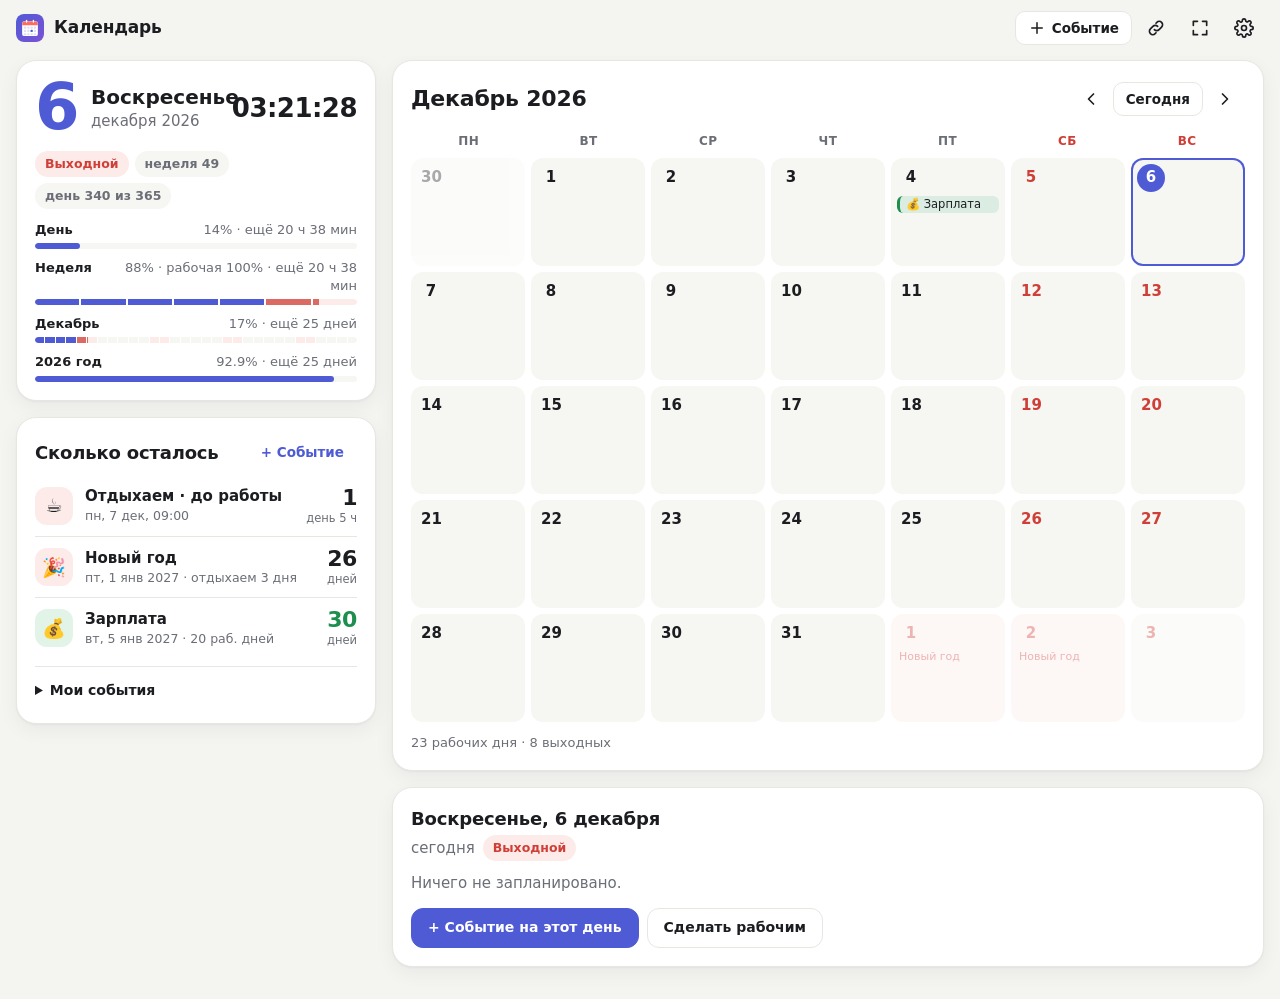
==== index.html @ 8f12f240 "Кнопка «На весь экран» и проверка обновлений Полноэкранный режим (кнопка в шапке и клавиша F, скрыта" ====
<!doctype html>
<html lang="ru">
<head>
  <meta charset="utf-8">
  <meta name="viewport" content="width=device-width, initial-scale=1, viewport-fit=cover">
  <title>Удобный календарь</title>
  <meta name="description" content="Сегодня, месяц и отсчёты до событий, выходных и зарплаты">
  <meta name="theme-color" content="#f4f4f1" media="(prefers-color-scheme: light)">
  <meta name="theme-color" content="#0f1115" media="(prefers-color-scheme: dark)">
  <meta name="apple-mobile-web-app-capable" content="yes">
  <meta name="mobile-web-app-capable" content="yes">
  <meta name="apple-mobile-web-app-title" content="Календарь">
  <meta name="apple-mobile-web-app-status-bar-style" content="default">
  <link rel="manifest" href="pwa.json">
  <link rel="icon" href="icons/icon.svg" type="image/svg+xml">
  <link rel="apple-touch-icon" href="icons/apple-touch-icon.png">
  <link rel="stylesheet" href="css/app.css">
  <script src="js/boot.js"></script>
  <script type="module" src="js/app.js"></script>
</head>
<body>
  <header class="topbar">
    <div class="brand">
      <img src="icons/icon.svg" alt="" width="28" height="28">
      <span>Календарь</span>
    </div>
    <div class="top-actions">
      <button class="btn small" id="installBtn" hidden>Установить</button>
      <button class="btn small" id="addBtn" title="Новое событие (N)">
        <svg viewBox="0 0 24 24" aria-hidden="true"><path d="M12 5v14M5 12h14"/></svg><span class="hide-xs">Событие</span>
      </button>
      <button class="icon-btn" id="shareBtn" title="Поделиться ссылкой" aria-label="Поделиться ссылкой">
        <svg viewBox="0 0 24 24" aria-hidden="true"><path d="M10 14a4 4 0 0 0 5.7 0l3-3a4 4 0 0 0-5.7-5.7l-1 1"/><path d="M14 10a4 4 0 0 0-5.7 0l-3 3a4 4 0 0 0 5.7 5.7l1-1"/></svg>
      </button>
      <button class="icon-btn" id="fsBtn" title="На весь экран (F)" aria-label="На весь экран" hidden>
        <svg class="fs-on" viewBox="0 0 24 24" aria-hidden="true"><path d="M4 9V4h5M20 9V4h-5M4 15v5h5M20 15v5h-5"/></svg>
        <svg class="fs-off" viewBox="0 0 24 24" aria-hidden="true" hidden><path d="M9 4v5H4M15 4v5h5M9 20v-5H4M15 20v-5h5"/></svg>
      </button>
      <button class="icon-btn" id="settingsBtn" title="Настройки" aria-label="Настройки">
        <svg viewBox="0 0 24 24" aria-hidden="true"><circle cx="12" cy="12" r="3"/><path d="M19.4 15a1.7 1.7 0 0 0 .3 1.8l.1.1a2 2 0 1 1-2.8 2.8l-.1-.1a1.7 1.7 0 0 0-1.8-.3 1.7 1.7 0 0 0-1 1.5V21a2 2 0 1 1-4 0v-.1a1.7 1.7 0 0 0-1.1-1.5 1.7 1.7 0 0 0-1.8.3l-.1.1a2 2 0 1 1-2.8-2.8l.1-.1a1.7 1.7 0 0 0 .3-1.8 1.7 1.7 0 0 0-1.5-1H3a2 2 0 1 1 0-4h.1a1.7 1.7 0 0 0 1.5-1.1 1.7 1.7 0 0 0-.3-1.8l-.1-.1a2 2 0 1 1 2.8-2.8l.1.1a1.7 1.7 0 0 0 1.8.3H9a1.7 1.7 0 0 0 1-1.5V3a2 2 0 1 1 4 0v.1a1.7 1.7 0 0 0 1 1.5 1.7 1.7 0 0 0 1.8-.3l.1-.1a2 2 0 1 1 2.8 2.8l-.1.1a1.7 1.7 0 0 0-.3 1.8V9a1.7 1.7 0 0 0 1.5 1H21a2 2 0 1 1 0 4h-.1a1.7 1.7 0 0 0-1.5 1z"/></svg>
      </button>
    </div>
  </header>

  <main class="layout">
    <div class="col-a">
      <section class="card today" id="today" aria-label="Сегодня"></section>
      <section class="card countdowns" aria-labelledby="cdTitle">
        <div class="card-head">
          <h2 id="cdTitle">Сколько осталось</h2>
          <button class="btn small ghost" data-act="new-event">+ Событие</button>
        </div>
        <ul class="cd-list" id="cdList"></ul>
        <details class="events-all" id="eventsAll">
          <summary>Мои события <span class="muted" id="evCount"></span></summary>
          <ul class="ev-list" id="evList"></ul>
        </details>
      </section>
    </div>

    <section class="card month" aria-labelledby="mTitle">
      <div class="month-head">
        <h2 id="mTitle"></h2>
        <div class="month-nav">
          <button class="icon-btn" data-act="prev" aria-label="Предыдущий месяц" title="Предыдущий месяц (←)">
            <svg viewBox="0 0 24 24" aria-hidden="true"><path d="M15 18l-6-6 6-6"/></svg>
          </button>
          <button class="btn small" data-act="today" title="Сегодня (T)">Сегодня</button>
          <button class="icon-btn" data-act="next" aria-label="Следующий месяц" title="Следующий месяц (→)">
            <svg viewBox="0 0 24 24" aria-hidden="true"><path d="M9 18l6-6-6-6"/></svg>
          </button>
        </div>
      </div>
      <div class="dow" id="dow"></div>
      <div class="grid" id="grid" role="grid"></div>
      <div class="month-foot muted" id="mStats"></div>
    </section>

    <section class="card day" id="day" aria-live="polite"></section>
  </main>

  <dialog class="sheet" id="evDlg">
    <form id="evForm" method="dialog" autocomplete="off">
      <h2 id="evDlgTitle">Новое событие</h2>
      <label class="fld"><span>Название</span><input name="title" required maxlength="120" placeholder="Например, отпуск"></label>
      <div class="row2">
        <label class="fld"><span>Дата</span><input type="date" name="date" required></label>
        <label class="fld"><span>Время <em>необязательно</em></span><input type="time" name="time"></label>
      </div>
      <label class="fld"><span>Повтор</span>
        <select name="repeat">
          <option value="none">Не повторять</option>
          <option value="yearly">Каждый год</option>
          <option value="monthly">Каждый месяц</option>
          <option value="weekly">Каждую неделю</option>
        </select>
      </label>
      <div class="fld"><span>Цвет и значок</span>
        <div class="colors-row"><div class="colors" id="evColors"></div><input class="emoji-in" name="emoji" maxlength="16" placeholder="🙂" aria-label="Значок (эмодзи)"></div>
      </div>
      <label class="chk"><input type="checkbox" name="countdown" checked> Показывать в «Сколько осталось»</label>
      <div class="dlg-actions">
        <button type="button" class="btn ghost danger" id="evDelete">Удалить</button>
        <span class="sp"></span>
        <button type="button" class="btn" data-close>Отмена</button>
        <button type="submit" class="btn primary">Сохранить</button>
      </div>
    </form>
  </dialog>

  <dialog class="sheet" id="setDlg">
    <div class="dlg-body" id="setBody"></div>
  </dialog>

  <dialog class="sheet" id="shareDlg">
    <div class="dlg-body">
      <h2>Перенести на другое устройство</h2>
      <p class="muted">Откройте эту ссылку на телефоне или другом компьютере — события и настройки применятся там. Можно отсканировать QR-код камерой.</p>
      <div class="qr" id="qr"></div>
      <div class="linkrow">
        <input id="shareLink" readonly aria-label="Ссылка">
        <button class="btn primary" id="copyLink">Копировать</button>
      </div>
      <p class="muted small" id="shareSize"></p>
      <div class="dlg-actions">
        <button class="btn" id="nativeShare" hidden>Отправить…</button>
        <span class="sp"></span>
        <button class="btn" data-close>Готово</button>
      </div>
    </div>
  </dialog>

  <dialog class="sheet" id="impDlg">
    <div class="dlg-body">
      <h2>Применить данные из ссылки?</h2>
      <p id="impSummary"></p>
      <p class="muted small"><b>Объединить</b> — добавит и обновит события из ссылки, ваши остальные останутся.<br><b>Заменить</b> — сделает всё точно как в ссылке.</p>
      <div class="dlg-actions">
        <button class="btn" data-close>Отмена</button>
        <span class="sp"></span>
        <button class="btn" id="impReplace">Заменить</button>
        <button class="btn primary" id="impMerge">Объединить</button>
      </div>
    </div>
  </dialog>

  <div class="update-bar" id="updateBar" role="status" hidden>
    <span id="updateText">Новая версия</span>
    <button class="btn small primary" id="updateBtn">Обновить</button>
    <button class="icon-btn" id="updateClose" aria-label="Позже" title="Позже">×</button>
  </div>

  <div class="toast" id="toast" role="status" aria-live="polite"></div>
</body>
</html>
---- css/app.css ----
:root {
  --bg: #f4f4f1;
  --card: #ffffff;
  --card2: #f6f6f3;
  --text: #1c1d21;
  --muted: #6b6e76;
  --line: #e7e7e2;
  --accent: #4f5bd5;
  --accent-ink: #ffffff;
  --accent-soft: #e9ebfc;
  --off: #cf3f37;
  --off-soft: #fcebe9;
  --pay: #1e8e4e;
  --pay-soft: #e2f4e8;
  --shadow: 0 1px 2px rgba(20, 20, 30, .04), 0 6px 20px rgba(20, 20, 30, .05);
  --r: 20px;
  --gap: 16px;
  color-scheme: light;
}

@media (prefers-color-scheme: dark) {
  :root:not([data-theme="light"]) {
    --bg: #0f1115;
    --card: #171a20;
    --card2: #1e2229;
    --text: #e9e9ec;
    --muted: #9a9ea8;
    --line: #272b34;
    --accent: #8d95ff;
    --accent-ink: #0f1115;
    --accent-soft: #262b52;
    --off: #ff7b71;
    --off-soft: #36201f;
    --pay: #52d18b;
    --pay-soft: #17311f;
    --shadow: none;
    color-scheme: dark;
  }
}

:root[data-theme="dark"] {
  --bg: #0f1115;
  --card: #171a20;
  --card2: #1e2229;
  --text: #e9e9ec;
  --muted: #9a9ea8;
  --line: #272b34;
  --accent: #8d95ff;
  --accent-ink: #0f1115;
  --accent-soft: #262b52;
  --off: #ff7b71;
  --off-soft: #36201f;
  --pay: #52d18b;
  --pay-soft: #17311f;
  --shadow: none;
  color-scheme: dark;
}

* { box-sizing: border-box; }
[hidden] { display: none !important; }

html { -webkit-text-size-adjust: 100%; }

body {
  margin: 0;
  background: var(--bg);
  color: var(--text);
  font: 15px/1.4 system-ui, -apple-system, "Segoe UI", Roboto, "Helvetica Neue", Arial, sans-serif;
  -webkit-font-smoothing: antialiased;
  padding-bottom: env(safe-area-inset-bottom);
  overflow-x: hidden;
}

h2, h3 { margin: 0; }
h2 { font-size: 18px; font-weight: 650; letter-spacing: -.01em; }
button, input, select { font: inherit; color: inherit; }
svg { width: 20px; height: 20px; fill: none; stroke: currentColor; stroke-width: 2; stroke-linecap: round; stroke-linejoin: round; }
.muted { color: var(--muted); }
.small { font-size: 13px; }

/* ---------- Buttons ---------- */

.btn {
  display: inline-flex; align-items: center; justify-content: center; gap: 6px;
  height: 40px; padding: 0 16px; border-radius: 12px;
  border: 1px solid var(--line); background: var(--card); color: var(--text);
  font-size: 14px; font-weight: 550; cursor: pointer; white-space: nowrap;
  -webkit-tap-highlight-color: transparent;
}
.btn:hover { background: var(--card2); }
.btn.small { height: 34px; padding: 0 12px; font-size: 13.5px; border-radius: 10px; }
.btn.primary { background: var(--accent); border-color: var(--accent); color: var(--accent-ink); }
.btn.primary:hover { filter: brightness(1.06); }
.btn.ghost { background: transparent; border-color: transparent; color: var(--accent); }
.btn.ghost:hover { background: var(--accent-soft); }
.btn.danger { color: var(--off); }
.btn.ghost.danger:hover { background: var(--off-soft); }
.btn svg { width: 18px; height: 18px; }

.icon-btn {
  display: inline-flex; align-items: center; justify-content: center;
  width: 40px; height: 40px; border-radius: 12px; border: 0;
  background: transparent; color: var(--text); cursor: pointer; font-size: 22px; line-height: 1;
  -webkit-tap-highlight-color: transparent;
}
.icon-btn:hover { background: var(--card2); }

:focus-visible { outline: 2px solid var(--accent); outline-offset: 2px; }

/* ---------- Top bar ---------- */

.topbar {
  position: sticky; top: 0; z-index: 10;
  display: flex; align-items: center; justify-content: space-between; gap: 8px;
  padding: calc(8px + env(safe-area-inset-top)) max(16px, env(safe-area-inset-right)) 8px max(16px, env(safe-area-inset-left));
  background: color-mix(in srgb, var(--bg) 85%, transparent);
  backdrop-filter: saturate(1.4) blur(14px);
  -webkit-backdrop-filter: saturate(1.4) blur(14px);
}
.brand { display: flex; align-items: center; gap: 10px; font-weight: 700; font-size: 17px; letter-spacing: -.01em; }
.brand img { border-radius: 8px; }
.top-actions { display: flex; align-items: center; gap: 4px; }

/* ---------- Layout ---------- */

.layout {
  max-width: 1720px; margin: 0 auto;
  padding: 4px max(16px, env(safe-area-inset-right)) 32px max(16px, env(safe-area-inset-left));
  display: grid; gap: var(--gap);
  grid-template-columns: minmax(0, 1fr);
}
.col-a { display: grid; gap: var(--gap); align-content: start; min-width: 0; }

@media (min-width: 900px) {
  .layout { grid-template-columns: 360px minmax(0, 1fr); align-items: start; }
  .col-a { grid-column: 1; grid-row: 1 / span 2; }
  .month { grid-column: 2; grid-row: 1; }
  .day { grid-column: 2; grid-row: 2; }
}
@media (min-width: 1400px) {
  .layout { grid-template-columns: 380px minmax(0, 1fr) 340px; }
  .col-a { grid-row: 1; }
  .day { grid-column: 3; grid-row: 1; position: sticky; top: 72px; }
}

.card {
  background: var(--card); border-radius: var(--r); padding: 18px;
  box-shadow: var(--shadow); border: 1px solid var(--line); min-width: 0;
}
.card-head { display: flex; align-items: center; justify-content: space-between; gap: 8px; margin-bottom: 6px; }

/* ---------- Today ---------- */

.today-head { display: flex; align-items: center; gap: 14px; }
.today-num { font-size: 64px; font-weight: 750; line-height: .9; letter-spacing: -.04em; color: var(--accent); font-variant-numeric: tabular-nums; }
.today-meta { flex: 1; min-width: 0; }
.today-wd { font-size: 20px; font-weight: 650; }
.today-date { color: var(--muted); font-size: 15px; }
.today-clock { font-size: 26px; font-weight: 600; font-variant-numeric: tabular-nums; letter-spacing: -.02em; }
.today-tags { display: flex; flex-wrap: wrap; gap: 6px; margin: 14px 0 4px; }

.chip {
  display: inline-flex; align-items: center; height: 26px; padding: 0 10px; border-radius: 999px;
  background: var(--card2); color: var(--muted); font-size: 12.5px; font-weight: 550; white-space: nowrap;
}
.chip-work { background: var(--accent-soft); color: var(--accent); }
.chip-off { background: var(--off-soft); color: var(--off); }

.bars { display: grid; gap: 10px; margin-top: 12px; }
.bar-top { display: flex; justify-content: space-between; gap: 8px; font-size: 13px; margin-bottom: 4px; }
.bar-l { font-weight: 600; }
.bar-r { color: var(--muted); font-variant-numeric: tabular-nums; text-align: right; }
.bar-track { height: 6px; border-radius: 3px; background: var(--card2); overflow: hidden; }
.bar-fill { height: 100%; border-radius: 3px; background: var(--accent); transition: width .6s; }
.bar[data-bar="work"] .bar-fill { background: var(--pay); }
.bar-track.seg { display: flex; gap: 2px; background: none; border-radius: 3px; }
.bar-track.seg i { flex: 1; min-width: 0; height: 100%; background: var(--card2); overflow: hidden; }
.bar-track.seg i:first-child { border-radius: 3px 0 0 3px; }
.bar-track.seg i:last-child { border-radius: 0 3px 3px 0; }
.bar-track.seg b { display: block; height: 100%; width: 0; background: var(--accent); transition: width .6s; }
.bar-track.seg i.off { background: var(--off-soft); }
.bar-track.seg i.off b { background: var(--off); opacity: .75; }
.bar[data-bar="month"] .bar-track.seg { gap: 1px; }

/* ---------- Countdowns ---------- */

.cd-list, .ev-list, .day-items { list-style: none; margin: 0; padding: 0; }
.cd + .cd { border-top: 1px solid var(--line); }
.cd-btn, .ev-btn {
  display: flex; align-items: center; gap: 12px; width: 100%;
  padding: 10px 6px; margin: 0 -6px; width: calc(100% + 12px);
  border: 0; background: transparent; text-align: left; cursor: pointer; border-radius: 12px;
  -webkit-tap-highlight-color: transparent;
}
.cd-btn:hover, .ev-btn:hover { background: var(--card2); }
.cd-ico {
  flex: none; width: 38px; height: 38px; border-radius: 12px;
  display: inline-flex; align-items: center; justify-content: center; font-size: 19px;
  background: var(--card2);
  background: color-mix(in srgb, var(--c, var(--muted)) 16%, transparent);
}
.cd-ico.dot::after { content: ""; width: 12px; height: 12px; border-radius: 50%; background: var(--c, var(--accent)); }
.cd-main { flex: 1; min-width: 0; display: flex; flex-direction: column; }
.cd-title { font-weight: 600; overflow: hidden; text-overflow: ellipsis; white-space: nowrap; }
.cd-sub { color: var(--muted); font-size: 12.5px; overflow: hidden; text-overflow: ellipsis; white-space: nowrap; }
.cd-val { flex: none; text-align: right; display: flex; flex-direction: column; align-items: flex-end; }
.cd-v { font-size: 22px; font-weight: 700; line-height: 1.1; font-variant-numeric: tabular-nums; letter-spacing: -.02em; }
.cd-u { color: var(--muted); font-size: 11.5px; white-space: nowrap; }
.cd.hot .cd-v { color: var(--accent); }
.k-payday .cd-v { color: var(--pay); }
.cd.k-payday .cd-ico { background: var(--pay-soft); }
.cd.k-holiday .cd-ico, .cd.k-weekend .cd-ico, .cd.k-rest .cd-ico { background: var(--off-soft); }
.cd.k-newyear .cd-ico, .cd.k-workday .cd-ico { background: var(--accent-soft); }
.empty { color: var(--muted); padding: 12px 0; font-size: 14px; }

.events-all { margin-top: 8px; border-top: 1px solid var(--line); padding-top: 10px; }
.events-all summary { cursor: pointer; font-weight: 600; font-size: 14px; padding: 4px 0; list-style-position: inside; }
.ev-list .past { opacity: .55; }

/* ---------- Month ---------- */

.month-head { display: flex; align-items: center; justify-content: space-between; gap: 8px; margin-bottom: 10px; }
.month-head h2 { font-size: 22px; }
.month-nav { display: flex; align-items: center; gap: 2px; }

.dow, .grid { display: grid; grid-template-columns: repeat(7, minmax(0, 1fr)); gap: 4px; }
.dow.with-wk, .grid.with-wk { grid-template-columns: 26px repeat(7, minmax(0, 1fr)); }
.dow { margin-bottom: 4px; }
.dow span { text-align: center; font-size: 12px; font-weight: 600; color: var(--muted); text-transform: uppercase; letter-spacing: .04em; padding: 4px 0; }
.dow .we { color: var(--off); }
.wk { display: flex; align-items: center; justify-content: center; font-size: 11px; color: var(--muted); font-variant-numeric: tabular-nums; }

.cell {
  position: relative; display: flex; flex-direction: column; align-items: center;
  height: 52px; padding: 6px 2px; border: 0; border-radius: 12px;
  background: var(--card2); cursor: pointer; text-align: left; overflow: hidden; min-width: 0;
  -webkit-tap-highlight-color: transparent;
}
.cell:hover { box-shadow: inset 0 0 0 1px var(--line); }
.c-num {
  display: inline-flex; align-items: center; justify-content: center;
  min-width: 28px; height: 28px; padding: 0 4px; border-radius: 999px;
  font-weight: 600; font-variant-numeric: tabular-nums; font-size: 15px;
}
.cell.off .c-num { color: var(--off); }
.cell.hol { background: var(--off-soft); }
.cell.workwk .c-num { color: var(--text); text-decoration: underline dotted var(--muted); text-underline-offset: 3px; }
.cell.out { opacity: .38; }
.cell.today .c-num { background: var(--accent); color: var(--accent-ink); }
.cell.sel { box-shadow: inset 0 0 0 2px var(--accent); }
.cell.ovr::after { content: ""; position: absolute; top: 6px; right: 6px; width: 5px; height: 5px; border-radius: 50%; background: var(--muted); }

.c-hol, .c-chips { display: none; }
.c-dots { display: flex; gap: 3px; margin-top: 3px; height: 8px; align-items: center; }
.c-dots i { width: 6px; height: 6px; border-radius: 50%; background: var(--c); }
.c-dots .dot-pay { width: auto; height: auto; background: none; color: var(--pay); font-style: normal; font-size: 10px; font-weight: 800; line-height: 1; }

.month-foot { margin-top: 12px; font-size: 13px; }

@media (min-width: 600px) {
  .cell { height: 76px; }
}

@media (min-width: 900px) {
  .grid { gap: 6px; }
  .cell { height: auto; min-height: 108px; align-items: stretch; padding: 6px; }
  .c-num { align-self: flex-start; }
  .c-dots { display: none; }
  .c-hol { display: block; font-size: 11px; line-height: 1.2; color: var(--off); margin: 2px 2px 0; overflow: hidden; display: -webkit-box; -webkit-line-clamp: 2; -webkit-box-orient: vertical; }
  .c-obs { color: var(--muted); }
  .c-chips { display: flex; flex-direction: column; gap: 2px; margin-top: 4px; min-width: 0; }
  .chip-ev {
    font-size: 11.5px; line-height: 1.35; padding: 1px 6px; border-radius: 6px;
    white-space: nowrap; overflow: hidden; text-overflow: ellipsis;
    background: var(--card);
    background: color-mix(in srgb, var(--c) 16%, var(--card));
    border-left: 3px solid var(--c);
  }
  .chip-ev b { font-weight: 650; font-variant-numeric: tabular-nums; }
  .chip-more { font-size: 11px; color: var(--muted); padding-left: 6px; }
}

@media (min-width: 1400px) {
  .cell { min-height: 124px; }
}

/* ---------- Day panel ---------- */

.day-head { margin-bottom: 12px; }
.day-rel { display: flex; align-items: center; flex-wrap: wrap; gap: 8px; color: var(--muted); margin-top: 4px; }
.day-items li { display: flex; align-items: center; gap: 12px; padding: 6px 0; }
.day-items li > .ev-btn { margin: -4px -6px; }
.edit-hint { color: var(--muted); font-size: 12px; }
.day-actions { display: flex; flex-wrap: wrap; gap: 8px; margin-top: 14px; }
.day p { margin: 8px 0; }

/* ---------- Dialogs ---------- */

dialog.sheet {
  border: 0; padding: 0; border-radius: 22px;
  width: min(540px, calc(100vw - 32px)); max-height: calc(100dvh - 32px);
  background: var(--card); color: var(--text);
  box-shadow: 0 20px 60px rgba(0, 0, 0, .25);
  overflow: auto; overscroll-behavior: contain;
}
dialog.sheet::backdrop { background: rgba(10, 12, 20, .45); }
dialog.sheet > form, .dlg-body { padding: 20px; display: grid; gap: 14px; }
dialog h2 { font-size: 20px; }
dialog h3 { font-size: 12.5px; text-transform: uppercase; letter-spacing: .06em; color: var(--muted); margin-top: 8px; }
dialog p { margin: 0; }
.dlg-title { display: flex; align-items: center; justify-content: space-between; }
.dlg-actions { display: flex; align-items: center; gap: 8px; flex-wrap: wrap; margin-top: 4px; }
.sp { flex: 1; }

@media (max-width: 599px) {
  dialog.sheet {
    width: 100%; max-width: 100%; margin: auto 0 0; border-radius: 22px 22px 0 0;
    max-height: calc(100dvh - 24px);
    padding-bottom: env(safe-area-inset-bottom);
  }
}

.fld { display: grid; gap: 6px; min-width: 0; }
.fld > span { font-size: 13px; color: var(--muted); font-weight: 550; }
.fld em { font-style: normal; opacity: .7; font-weight: 400; }
.fld input, .fld select, .in, .linkrow input {
  width: 100%; min-width: 0; height: 44px; padding: 0 12px;
  border: 1px solid var(--line); border-radius: 12px; background: var(--card2);
  font-size: 16px;
}
.fld input:focus, .fld select:focus, .in:focus, .linkrow input:focus { outline: 2px solid var(--accent); outline-offset: -1px; }
.row2 { display: grid; grid-template-columns: 1fr 1fr; gap: 12px; }
.chk { display: flex; align-items: center; gap: 10px; cursor: pointer; font-size: 15px; }
.chk input { width: 20px; height: 20px; accent-color: var(--accent); margin: 0; }
.chk-list { display: grid; gap: 10px; }

.colors-row { display: flex; align-items: center; gap: 12px; flex-wrap: wrap; }
.colors { display: flex; gap: 8px; flex-wrap: wrap; }
.sw input { position: absolute; opacity: 0; pointer-events: none; }
.sw span { display: block; width: 32px; height: 32px; border-radius: 50%; background: var(--c); cursor: pointer; box-shadow: inset 0 0 0 2px rgba(255, 255, 255, .0); }
.sw input:checked + span { box-shadow: 0 0 0 2px var(--card), 0 0 0 4px var(--c); }
.sw input:focus-visible + span { outline: 2px solid var(--accent); outline-offset: 4px; }
.emoji-in.emoji-in { width: 64px; text-align: center; font-size: 20px; height: 40px; border: 1px solid var(--line); border-radius: 12px; background: var(--card2); }

.pays { display: grid; gap: 8px; }
.pay-row { display: grid; grid-template-columns: minmax(0, 1fr) 92px minmax(0, 1fr) 40px; gap: 6px; align-items: center; }
.pay-day { display: flex; align-items: center; gap: 4px; font-size: 13px; color: var(--muted); }
.pay-day .in { padding: 0 6px; text-align: center; }
@media (max-width: 520px) {
  .pay-row { grid-template-columns: minmax(0, 1fr) 92px 40px; }
  .pay-row select { grid-column: 1 / 3; grid-row: 2; }
}

.linkrow { display: flex; gap: 8px; }
.linkrow input { flex: 1; font-size: 14px; }
.btn-row { display: flex; gap: 8px; flex-wrap: wrap; }
.file-btn { cursor: pointer; }
.ver { margin-top: 4px; }

.qr { display: flex; justify-content: center; }
.qr svg { width: min(260px, 70vw); height: auto; background: #fff; border-radius: 12px; fill: initial; stroke: none; }
.qr svg path { fill: #000; }

/* ---------- Update bar ---------- */

.update-bar {
  position: fixed; left: 50%; bottom: calc(16px + env(safe-area-inset-bottom)); z-index: 90;
  transform: translateX(-50%); width: max-content; max-width: calc(100vw - 32px);
  display: flex; align-items: center; gap: 10px;
  padding: 8px 6px 8px 16px; border-radius: 16px;
  background: var(--card); border: 1px solid var(--line);
  box-shadow: 0 10px 40px rgba(0, 0, 0, .18);
  font-size: 14px; font-weight: 550;
}
.update-bar > span { white-space: nowrap; }
.update-bar .icon-btn { width: 34px; height: 34px; font-size: 20px; color: var(--muted); }

/* ---------- Toast ---------- */

.toast {
  position: fixed; left: 50%; bottom: calc(24px + env(safe-area-inset-bottom)); z-index: 100;
  transform: translate(-50%, 20px); opacity: 0; pointer-events: none;
  background: var(--text); color: var(--bg); padding: 10px 16px; border-radius: 12px;
  font-size: 14px; font-weight: 550; transition: opacity .2s, transform .2s; max-width: calc(100vw - 32px);
}
.toast.show { opacity: 1; transform: translate(-50%, 0); }

@media (max-width: 420px) {
  .hide-xs { display: none; }
  .today-num { font-size: 54px; }
  .today-clock { font-size: 22px; }
  .card { padding: 16px; }
  .layout { gap: 12px; }
}

@media (prefers-reduced-motion: reduce) {
  * { transition: none !important; scroll-behavior: auto !important; }
}
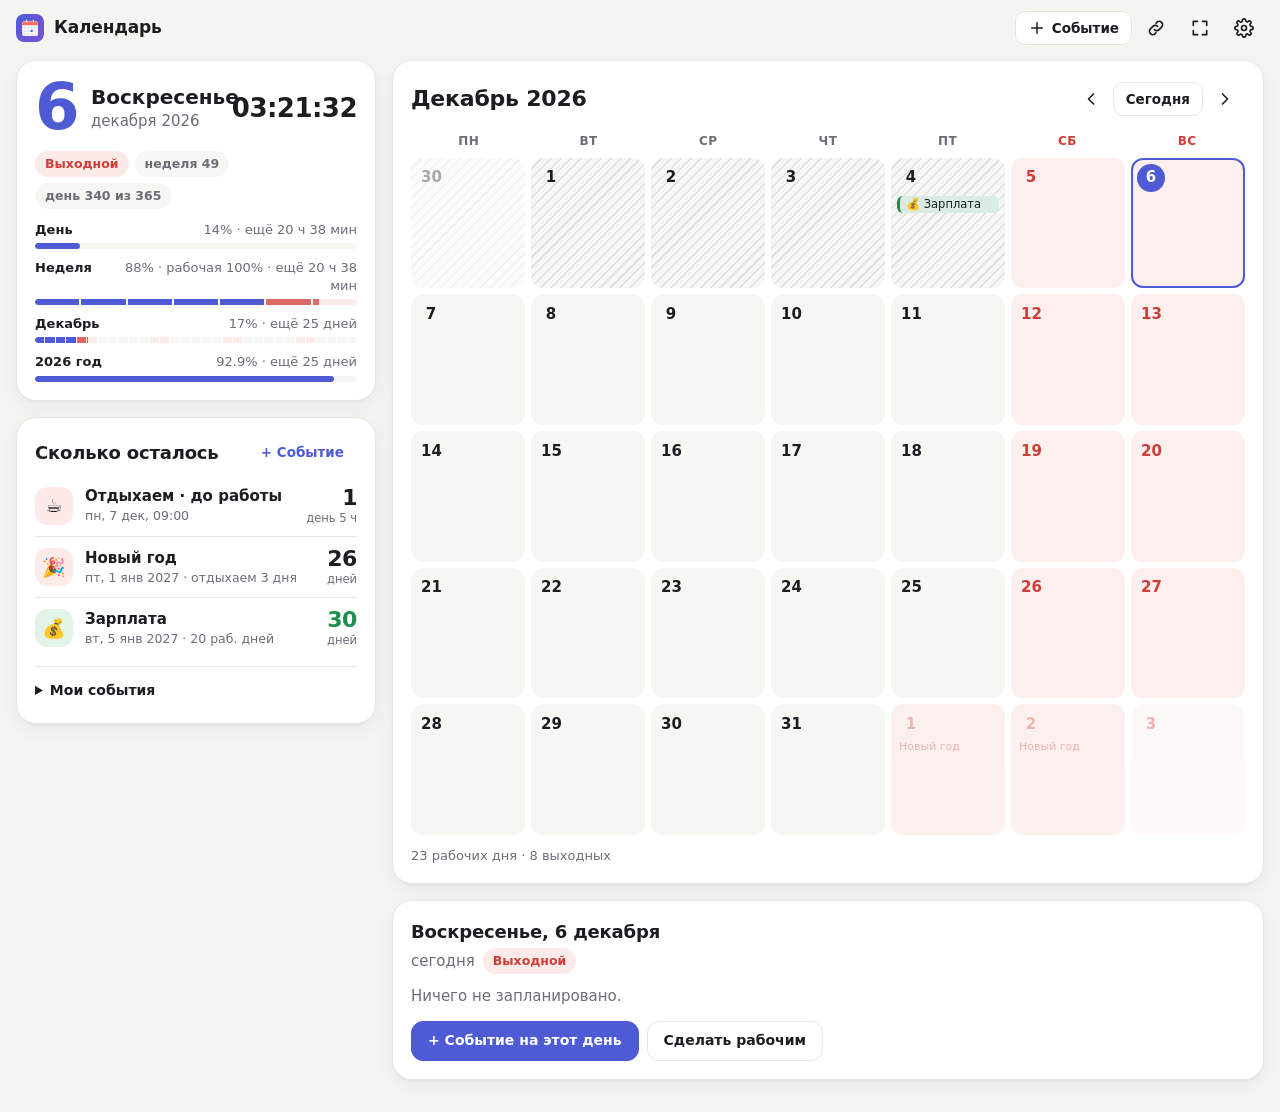
==== commit 890c3f12: "Выбор времени циферблатом, всегда 24 часа Вместо <input type=time> (показывает AM/PM в англоязычной " ====
--- a/index.html
+++ b/index.html
@@ -85,7 +85,7 @@
       <label class="fld"><span>Название</span><input name="title" required maxlength="120" placeholder="Например, отпуск"></label>
       <div class="row2">
         <label class="fld"><span>Дата</span><input type="date" name="date" required></label>
-        <label class="fld"><span>Время <em>необязательно</em></span><input type="time" name="time"></label>
+        <label class="fld"><span>Время <em>необязательно</em></span><input type="hidden" name="time"><button type="button" class="time-field" id="evTimeBtn"></button></label>
       </div>
       <label class="fld"><span>Повтор</span>
         <select name="repeat">
--- a/css/app.css
+++ b/css/app.css
@@ -10,6 +10,9 @@
   --accent-soft: #e9ebfc;
   --off: #cf3f37;
   --off-soft: #fcebe9;
+  --we-bg: #fcefed;
+  --hatch: rgba(40, 40, 70, .10);
+  --hol-bg: #f9d9d4;
   --pay: #1e8e4e;
   --pay-soft: #e2f4e8;
   --shadow: 0 1px 2px rgba(20, 20, 30, .04), 0 6px 20px rgba(20, 20, 30, .05);
@@ -31,6 +34,9 @@
     --accent-soft: #262b52;
     --off: #ff7b71;
     --off-soft: #36201f;
+    --we-bg: #2a1e20;
+    --hatch: rgba(255, 255, 255, .07);
+    --hol-bg: #432427;
     --pay: #52d18b;
     --pay-soft: #17311f;
     --shadow: none;
@@ -50,6 +56,9 @@
   --accent-soft: #262b52;
   --off: #ff7b71;
   --off-soft: #36201f;
+  --we-bg: #2a1e20;
+  --hatch: rgba(255, 255, 255, .07);
+  --hol-bg: #432427;
   --pay: #52d18b;
   --pay-soft: #17311f;
   --shadow: none;
@@ -140,7 +149,7 @@
 @media (min-width: 1400px) {
   .layout { grid-template-columns: 380px minmax(0, 1fr) 340px; }
   .col-a { grid-row: 1; }
-  .day { grid-column: 3; grid-row: 1; position: sticky; top: 72px; }
+  .day { grid-column: 3; grid-row: 1; position: sticky; top: calc(60px + env(safe-area-inset-top)); }
 }
 
 .card {
@@ -150,6 +159,27 @@
 .card-head { display: flex; align-items: center; justify-content: space-between; gap: 8px; margin-bottom: 6px; }
 
 /* ---------- Today ---------- */
+
+.today { position: relative; overflow: hidden; isolation: isolate; }
+.today > :not(.aclock) { position: relative; z-index: 1; }
+
+/* Analog clock: a translucent layer under the card content */
+.aclock {
+  position: absolute; z-index: 0; top: 50%; left: 50%;
+  height: 96%; width: auto; aspect-ratio: 1;
+  transform: translate(-50%, -50%);
+  pointer-events: none; overflow: visible;
+  --ac-ink: var(--text);
+}
+.aclock .face { fill: var(--accent); fill-opacity: .035; stroke: var(--ac-ink); stroke-opacity: .10; stroke-width: 1.5; }
+.aclock .ticks line { stroke: var(--ac-ink); stroke-linecap: round; }
+.aclock .ticks .m { stroke-width: 1; stroke-opacity: .10; }
+.aclock .ticks .h { stroke-width: 3; stroke-opacity: .18; }
+.aclock line[class^="hand"] { stroke-linecap: round; }
+.aclock .hand-h { stroke: var(--accent); stroke-width: 7; stroke-opacity: .22; }
+.aclock .hand-m { stroke: var(--accent); stroke-width: 4.5; stroke-opacity: .22; }
+.aclock .hand-s { stroke: var(--off); stroke-width: 1.6; stroke-opacity: .45; }
+.aclock .pin { fill: var(--off); fill-opacity: .5; stroke: none; }
 
 .today-head { display: flex; align-items: center; gap: 14px; }
 .today-num { font-size: 64px; font-weight: 750; line-height: .9; letter-spacing: -.04em; color: var(--accent); font-variant-numeric: tabular-nums; }
@@ -243,11 +273,25 @@
   font-weight: 600; font-variant-numeric: tabular-nums; font-size: 15px;
 }
 .cell.off .c-num { color: var(--off); }
-.cell.hol { background: var(--off-soft); }
+.cell.off { background: var(--we-bg); }
+.cell.hol { background: var(--hol-bg); }
 .cell.workwk .c-num { color: var(--text); text-decoration: underline dotted var(--muted); text-underline-offset: 3px; }
 .cell.out { opacity: .38; }
 .cell.today .c-num { background: var(--accent); color: var(--accent-ink); }
 .cell.sel { box-shadow: inset 0 0 0 2px var(--accent); }
+
+/* Working time already behind: past workdays hatched fully, today up to "now" */
+.cell > * { position: relative; z-index: 1; }
+.cell::before {
+  content: ""; position: absolute; top: 0; bottom: 0; left: 0; width: 0; z-index: 0;
+  pointer-events: none;
+  background: repeating-linear-gradient(135deg, var(--hatch) 0 1.5px, transparent 1.5px 7px);
+}
+.cell.past::before, .cell.wdone::before { width: 100%; }
+.cell.wnow:not(.wdone)::before {
+  width: calc(var(--wp, 0) * 100%);
+  box-shadow: inset -2px 0 0 color-mix(in srgb, var(--accent) 45%, transparent);
+}
 .cell.ovr::after { content: ""; position: absolute; top: 6px; right: 6px; width: 5px; height: 5px; border-radius: 50%; background: var(--muted); }
 
 .c-hol, .c-chips { display: none; }
@@ -262,8 +306,16 @@
 }
 
 @media (min-width: 900px) {
-  .grid { gap: 6px; }
-  .cell { height: auto; min-height: 108px; align-items: stretch; padding: 6px; }
+  /* The month fits the window: week rows share the height that is left (top bar 56px,
+     4px above the cards, 16px below), never smaller than a usable minimum. */
+  .month {
+    display: flex; flex-direction: column;
+    height: calc(100vh - 76px - env(safe-area-inset-top));
+    height: calc(100dvh - 76px - env(safe-area-inset-top));
+    min-height: 520px;
+  }
+  .grid { flex: 1 1 0; min-height: 0; grid-auto-rows: minmax(0, 1fr); gap: 6px; }
+  .cell { height: auto; min-height: 0; align-items: stretch; padding: 6px; }
   .c-num { align-self: flex-start; }
   .c-dots { display: none; }
   .c-hol { display: block; font-size: 11px; line-height: 1.2; color: var(--off); margin: 2px 2px 0; overflow: hidden; display: -webkit-box; -webkit-line-clamp: 2; -webkit-box-orient: vertical; }
@@ -281,7 +333,8 @@
 }
 
 @media (min-width: 1400px) {
-  .cell { min-height: 124px; }
+  /* three columns: the month stays in view while the left column scrolls */
+  .month { position: sticky; top: calc(60px + env(safe-area-inset-top)); }
 }
 
 /* ---------- Day panel ---------- */
@@ -340,6 +393,38 @@
 .sw span { display: block; width: 32px; height: 32px; border-radius: 50%; background: var(--c); cursor: pointer; box-shadow: inset 0 0 0 2px rgba(255, 255, 255, .0); }
 .sw input:checked + span { box-shadow: 0 0 0 2px var(--card), 0 0 0 4px var(--c); }
 .sw input:focus-visible + span { outline: 2px solid var(--accent); outline-offset: 4px; }
+/* Time field (opens the 24h clock picker) */
+.time-field {
+  width: 100%; height: 44px; padding: 0 12px; text-align: left; cursor: pointer;
+  border: 1px solid var(--line); border-radius: 12px; background: var(--card2);
+  font-size: 16px; font-variant-numeric: tabular-nums;
+}
+.time-field.empty { color: var(--muted); }
+.time-field:focus-visible { outline: 2px solid var(--accent); outline-offset: -1px; }
+
+/* Clock-face time picker */
+dialog.tp-dlg { width: min(340px, calc(100vw - 32px)); }
+@media (max-width: 599px) { dialog.tp-dlg { width: 100%; } }
+.tp { justify-items: center; }
+.tp-title { justify-self: start; font-size: 16px; color: var(--muted); font-weight: 600; }
+.tp-display { display: flex; align-items: center; gap: 4px; }
+.tp-num {
+  width: 84px; height: 64px; border: 0; border-radius: 14px; text-align: center;
+  font-size: 40px; font-weight: 650; font-variant-numeric: tabular-nums;
+  background: var(--card2); color: var(--text); caret-color: var(--accent);
+}
+.tp-num.on { background: var(--accent-soft); color: var(--accent); }
+.tp-num:focus { outline: none; }
+.tp-colon { font-size: 40px; font-weight: 650; }
+.tp-dial { width: min(260px, 72vw); height: auto; touch-action: none; user-select: none; -webkit-user-select: none; cursor: pointer; fill: none; stroke: none; }
+.tp-face { fill: var(--card2); }
+.tp-hand { stroke: var(--accent); stroke-width: 2; }
+.tp-pin, .tp-sel { fill: var(--accent); }
+.tp-l { fill: var(--text); font-size: 16px; font-weight: 550; text-anchor: middle; dominant-baseline: central; pointer-events: none; }
+.tp-l.in { font-size: 13px; fill: var(--muted); }
+.tp-l.on { fill: var(--accent-ink); }
+.tp .dlg-actions { justify-self: stretch; }
+
 .emoji-in.emoji-in { width: 64px; text-align: center; font-size: 20px; height: 40px; border: 1px solid var(--line); border-radius: 12px; background: var(--card2); }
 
 .pays { display: grid; gap: 8px; }
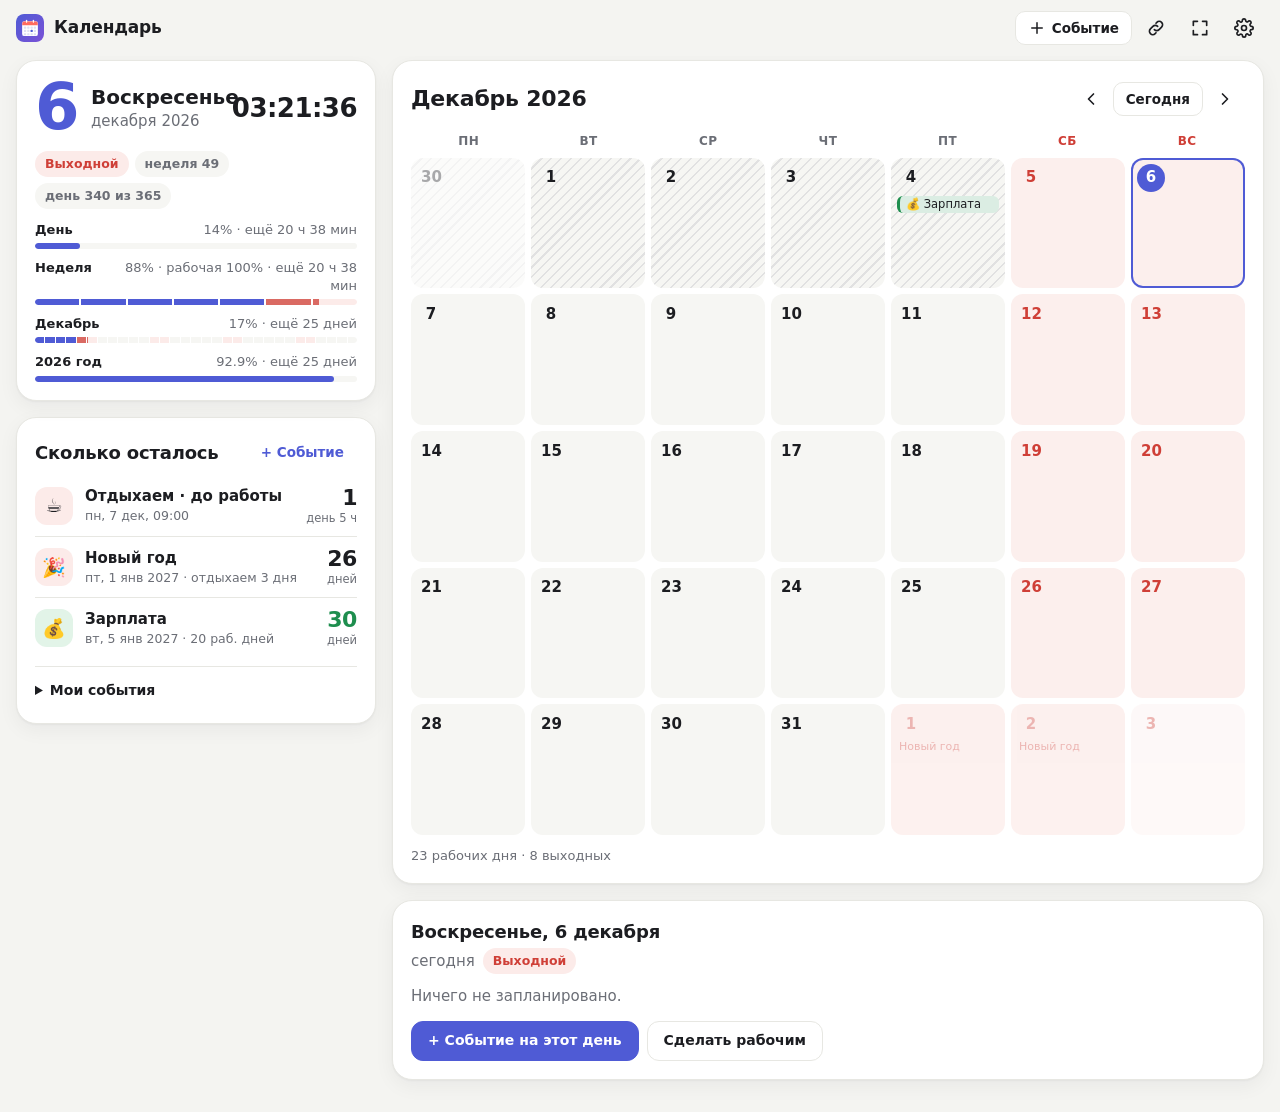
==== commit 3cdca9de: "Синхронизация между устройствами через зашифрованный файл в GitHub События и настройки шифруются в б" ====
--- a/index.html
+++ b/index.html
@@ -114,8 +114,8 @@
 
   <dialog class="sheet" id="shareDlg">
     <div class="dlg-body">
-      <h2>Перенести на другое устройство</h2>
-      <p class="muted">Откройте эту ссылку на телефоне или другом компьютере — события и настройки применятся там. Можно отсканировать QR-код камерой.</p>
+      <h2 id="shareTitle">Перенести на другое устройство</h2>
+      <p class="muted" id="shareDesc">Откройте эту ссылку на телефоне или другом компьютере — события и настройки применятся там. Можно отсканировать QR-код камерой.</p>
       <div class="qr" id="qr"></div>
       <div class="linkrow">
         <input id="shareLink" readonly aria-label="Ссылка">
--- a/css/app.css
+++ b/css/app.css
@@ -113,6 +113,17 @@
   -webkit-tap-highlight-color: transparent;
 }
 .icon-btn:hover { background: var(--card2); }
+.icon-btn.warn { position: relative; }
+.icon-btn.warn::after {
+  content: ""; position: absolute; top: 7px; right: 7px; width: 8px; height: 8px; border-radius: 50%;
+  background: var(--off); box-shadow: 0 0 0 2px var(--bg);
+}
+
+/* Sync section in settings */
+.sync-status { margin: 0; color: var(--pay); font-weight: 550; }
+.sync-status.err { color: var(--off); }
+.sync-setup summary { cursor: pointer; font-weight: 600; font-size: 14px; padding: 4px 0; }
+.sync-form { display: grid; gap: 12px; margin-top: 10px; }
 
 :focus-visible { outline: 2px solid var(--accent); outline-offset: 2px; }
 
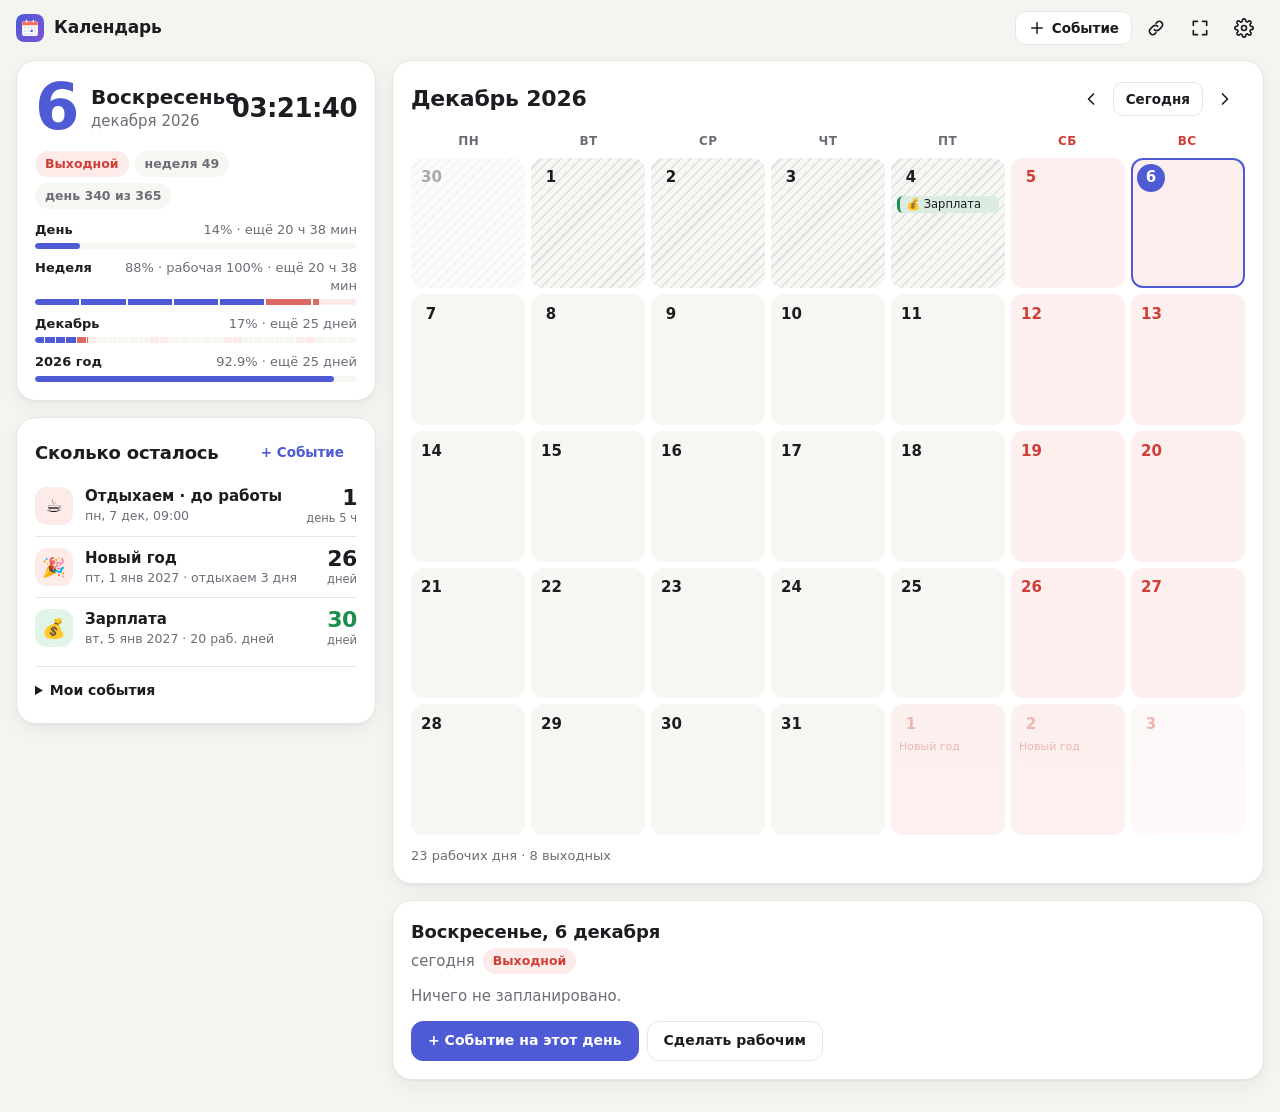
==== commit aea0e014: "Большие аналоговые часы под панелью дня на широком экране Co-Authored-By: Claude Opus 5.5 <noreply@a" ====
--- a/index.html
+++ b/index.html
@@ -76,7 +76,10 @@
       <div class="month-foot muted" id="mStats"></div>
     </section>
 
-    <section class="card day" id="day" aria-live="polite"></section>
+    <div class="col-c">
+      <section class="card day" id="day" aria-live="polite"></section>
+      <section class="card bclock" id="bclock" aria-hidden="true"></section>
+    </div>
   </main>
 
   <dialog class="sheet" id="evDlg">
--- a/css/app.css
+++ b/css/app.css
@@ -155,13 +155,59 @@
   .layout { grid-template-columns: 360px minmax(0, 1fr); align-items: start; }
   .col-a { grid-column: 1; grid-row: 1 / span 2; }
   .month { grid-column: 2; grid-row: 1; }
-  .day { grid-column: 2; grid-row: 2; }
-}
+  .col-c { grid-column: 2; grid-row: 2; }
+}
+.col-c { display: grid; gap: var(--gap); min-width: 0; }
+.bclock { display: none; }
 @media (min-width: 1400px) {
   .layout { grid-template-columns: 380px minmax(0, 1fr) 340px; }
   .col-a { grid-row: 1; }
-  .day { grid-column: 3; grid-row: 1; position: sticky; top: calc(60px + env(safe-area-inset-top)); }
-}
+  /* the day panel and the big clock share the column; the clock takes what is left of the screen */
+  .col-c {
+    grid-column: 3; grid-row: 1; position: sticky; top: calc(60px + env(safe-area-inset-top));
+    display: flex; flex-direction: column;
+    height: calc(100vh - 76px - env(safe-area-inset-top));
+    height: calc(100dvh - 76px - env(safe-area-inset-top));
+  }
+  .col-c .day { flex: 0 1 auto; min-height: 0; overflow: auto; }
+  .bclock:not(:empty) { display: flex; }
+}
+
+/* ---------- Big analog clock ---------- */
+
+.bclock {
+  flex: 1 1 0; min-height: 0; flex-direction: column; align-items: center; justify-content: center;
+  gap: 10px; padding: 14px;
+}
+.bclock.tiny { visibility: hidden; }
+.bc-svg { flex: none; width: var(--bc-size, 0px); height: var(--bc-size, 0px); overflow: visible; }
+.bc-cap { color: var(--muted); font-size: 14px; text-align: center; flex: none; }
+.bc-g0 { stop-color: var(--card); }
+.bc-g1 { stop-color: var(--card2); }
+.bc-face { fill: url(#bcGrad); stroke: var(--line); stroke-width: 1.5; }
+#bcArc path { fill: none; stroke-width: 5; stroke-linecap: round; }
+#bcArc .bc-track { stroke: var(--accent); stroke-opacity: .18; }
+#bcArc .bc-done { stroke: var(--accent); }
+#bcArc.off .bc-track { stroke: var(--off); stroke-opacity: .22; }
+.bc-ticks line { stroke: var(--text); stroke-linecap: round; }
+.bc-ticks .m { stroke-width: .9; stroke-opacity: .25; }
+.bc-ticks .h { stroke-width: 2.2; stroke-opacity: .55; }
+.bc-ticks .q { stroke-width: 3.4; stroke-opacity: .8; }
+.bclock text { stroke: none; text-anchor: middle; dominant-baseline: central; font-variant-numeric: tabular-nums; }
+.bc-nums text { fill: var(--muted); font-size: 12px; font-weight: 600; }
+.bc-nums .big { fill: var(--text); font-size: 17px; font-weight: 700; }
+.bc-month { fill: var(--muted); font-size: 7px; font-weight: 600; letter-spacing: .18em; }
+.bc-digital { fill: var(--muted); font-size: 11px; font-weight: 600; letter-spacing: .04em; }
+.bc-date rect { fill: var(--card); stroke: var(--line); stroke-width: 1; }
+.bc-date text { fill: var(--accent); font-size: 8.5px; font-weight: 700; }
+#bcDots circle { fill: var(--c, var(--accent)); stroke: var(--card); stroke-width: 2; }
+.bc-hands { filter: drop-shadow(0 1.5px 1.5px rgba(0, 0, 0, .22)); }
+.bc-h { fill: var(--accent); stroke: none; }
+.bc-m { fill: var(--text); stroke: none; }
+.bc-s line { stroke: var(--off); stroke-width: 1.3; stroke-linecap: round; }
+.bc-s circle { fill: var(--off); stroke: none; }
+.bc-pin { fill: var(--off); stroke: none; }
+.bc-pin2 { fill: var(--card); stroke: none; }
 
 .card {
   background: var(--card); border-radius: var(--r); padding: 18px;
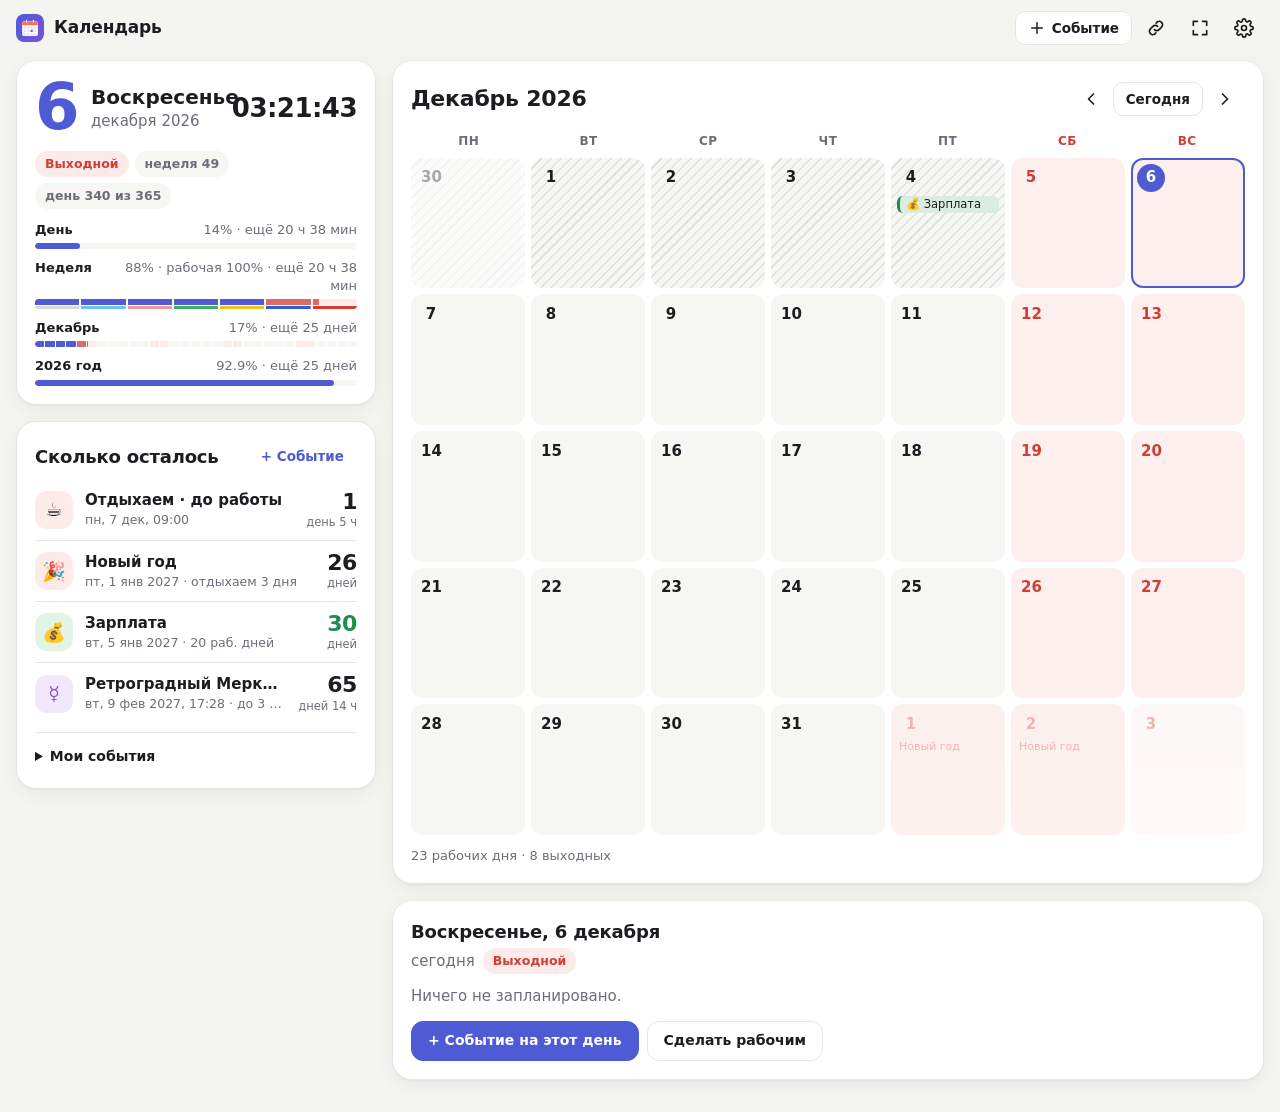
==== commit 28bb2636: "Телефон: месяц сразу под «Сегодня», плитки ближайших отсчётов, компактная шапка; правки по ревью - о" ====
--- a/index.html
+++ b/index.html
@@ -25,7 +25,9 @@
       <span>Календарь</span>
     </div>
     <div class="top-actions">
-      <button class="btn small" id="installBtn" hidden>Установить</button>
+      <button class="btn small" id="installBtn" title="Установить приложение" aria-label="Установить приложение" hidden>
+        <svg viewBox="0 0 24 24" aria-hidden="true"><path d="M12 4v11M7 10l5 5 5-5M5 20h14"/></svg><span class="hide-phone">Установить</span>
+      </button>
       <button class="btn small" id="addBtn" title="Новое событие (N)">
         <svg viewBox="0 0 24 24" aria-hidden="true"><path d="M12 5v14M5 12h14"/></svg><span class="hide-xs">Событие</span>
       </button>
@@ -51,6 +53,7 @@
           <button class="btn small ghost" data-act="new-event">+ Событие</button>
         </div>
         <ul class="cd-list" id="cdList"></ul>
+        <button class="btn small ghost cd-more" data-act="cd-more" id="cdMore" hidden></button>
         <details class="events-all" id="eventsAll">
           <summary>Мои события <span class="muted" id="evCount"></span></summary>
           <ul class="ev-list" id="evList"></ul>
@@ -78,7 +81,7 @@
 
     <div class="col-c">
       <section class="card day" id="day" aria-live="polite"></section>
-      <section class="card bclock" id="bclock" aria-hidden="true"></section>
+      <section class="card bclock" id="bclock" aria-label="Часы"></section>
     </div>
   </main>
 
--- a/css/app.css
+++ b/css/app.css
@@ -179,9 +179,23 @@
   flex: 1 1 0; min-height: 0; flex-direction: column; align-items: center; justify-content: center;
   gap: 10px; padding: 14px;
 }
+.bclock { position: relative; }
 .bclock.tiny { visibility: hidden; }
+.bc-mode {
+  position: absolute; top: 12px; right: 12px; display: flex; padding: 2px; gap: 2px;
+  border: 1px solid var(--line); border-radius: 999px; background: var(--card2);
+  font: inherit; font-size: 12px; font-weight: 650; color: var(--muted); cursor: pointer;
+}
+.bc-mode span { padding: 3px 8px; border-radius: 999px; font-variant-numeric: tabular-nums; }
+.bc-mode span.on { background: var(--card); color: var(--accent); box-shadow: 0 1px 2px rgba(0, 0, 0, .12); }
+.bc-mode:focus-visible { outline: 2px solid var(--accent); outline-offset: 2px; }
 .bc-svg { flex: none; width: var(--bc-size, 0px); height: var(--bc-size, 0px); overflow: visible; }
 .bc-cap { color: var(--muted); font-size: 14px; text-align: center; flex: none; }
+.bc-sun { color: var(--muted); font-size: 12.5px; text-align: center; flex: none; margin-top: -6px; font-variant-numeric: tabular-nums; }
+#bcSky path { fill: none; stroke-width: 13; stroke-linecap: butt; }
+#bcSky .sky-day { stroke: var(--sky-day); }
+#bcSky .sky-twilight { stroke: var(--sky-tw); }
+#bcSky .sky-night { stroke: var(--sky-night); }
 .bc-g0 { stop-color: var(--card); }
 .bc-g1 { stop-color: var(--card2); }
 .bc-face { fill: url(#bcGrad); stroke: var(--line); stroke-width: 1.5; }
@@ -196,11 +210,15 @@
 .bclock text { stroke: none; text-anchor: middle; dominant-baseline: central; font-variant-numeric: tabular-nums; }
 .bc-nums text { fill: var(--muted); font-size: 12px; font-weight: 600; }
 .bc-nums .big { fill: var(--text); font-size: 17px; font-weight: 700; }
+.d24 .bc-nums text { font-size: 10.5px; fill: var(--text); }
+.d24 .bc-nums .odd { font-size: 8px; fill: var(--muted); font-weight: 500; }
+.d24 .bc-nums .big { font-size: 15px; }
 .bc-month { fill: var(--muted); font-size: 7px; font-weight: 600; letter-spacing: .18em; }
 .bc-digital { fill: var(--muted); font-size: 11px; font-weight: 600; letter-spacing: .04em; }
 .bc-date rect { fill: var(--card); stroke: var(--line); stroke-width: 1; }
 .bc-date text { fill: var(--accent); font-size: 8.5px; font-weight: 700; }
 #bcDots circle { fill: var(--c, var(--accent)); stroke: var(--card); stroke-width: 2; }
+#bcDots circle.past { opacity: .35; }
 .bc-hands { filter: drop-shadow(0 1.5px 1.5px rgba(0, 0, 0, .22)); }
 .bc-h { fill: var(--accent); stroke: none; }
 .bc-m { fill: var(--text); stroke: none; }
@@ -268,6 +286,21 @@
 .bar-track.seg i.off { background: var(--off-soft); }
 .bar-track.seg i.off b { background: var(--off); opacity: .75; }
 .bar[data-bar="month"] .bar-track.seg { gap: 1px; }
+/* Week bar: each day underlined in its own colour (personal weekday palette; Monday is white) */
+:root {
+  --wd1: #d9d9d2; --wd2: #6cc3ee; --wd3: #f19a94; --wd4: #3fae5e;
+  --wd5: #f0c419; --wd6: #2f5fd0; --wd0: #d93a32;
+}
+/* the strip is drawn inside the segment (below its 6px bar), so both share exact edges */
+.bar[data-bar="week"] .bar-track.seg { height: 10px; }
+.bar[data-bar="week"] .bar-track.seg i {
+  --seg-bg: var(--card2);
+  background:
+    linear-gradient(var(--wd), var(--wd)) bottom / 100% 3px no-repeat,
+    linear-gradient(var(--seg-bg), var(--seg-bg)) top / 100% 6px no-repeat;
+}
+.bar[data-bar="week"] .bar-track.seg i.off { --seg-bg: var(--off-soft); }
+.bar[data-bar="week"] .bar-track.seg b { height: 6px; }
 
 /* ---------- Countdowns ---------- */
 
@@ -298,6 +331,7 @@
 .cd.k-payday .cd-ico { background: var(--pay-soft); }
 .cd.k-holiday .cd-ico, .cd.k-weekend .cd-ico, .cd.k-rest .cd-ico { background: var(--off-soft); }
 .cd.k-newyear .cd-ico, .cd.k-workday .cd-ico { background: var(--accent-soft); }
+.cd.k-mercury .cd-ico { background: var(--merc-soft); color: var(--merc); font-weight: 700; }
 .empty { color: var(--muted); padding: 12px 0; font-size: 14px; }
 
 .events-all { margin-top: 8px; border-top: 1px solid var(--line); padding-top: 10px; }
@@ -349,12 +383,17 @@
   width: calc(var(--wp, 0) * 100%);
   box-shadow: inset -2px 0 0 color-mix(in srgb, var(--accent) 45%, transparent);
 }
+.c-merc { position: absolute; top: 4px; right: 14px; font-size: 14px; font-weight: 700; line-height: 1; color: var(--merc); pointer-events: none; }
+.cell.merc { --merc-line: inset 0 -3px 0 color-mix(in srgb, var(--merc) 55%, transparent); box-shadow: var(--merc-line); }
+.cell.merc:hover { box-shadow: inset 0 0 0 1px var(--line), var(--merc-line); }
+.cell.merc.sel { box-shadow: inset 0 0 0 2px var(--accent), var(--merc-line); }
+.cd-ico.merc { background: var(--merc-soft); color: var(--merc); font-weight: 700; }
 .cell.ovr::after { content: ""; position: absolute; top: 6px; right: 6px; width: 5px; height: 5px; border-radius: 50%; background: var(--muted); }
 
 .c-hol, .c-chips { display: none; }
 .c-dots { display: flex; gap: 3px; margin-top: 3px; height: 8px; align-items: center; }
 .c-dots i { width: 6px; height: 6px; border-radius: 50%; background: var(--c); }
-.c-dots .dot-pay { width: auto; height: auto; background: none; color: var(--pay); font-style: normal; font-size: 10px; font-weight: 800; line-height: 1; }
+.c-dots .dot-pay { background: var(--pay); border-radius: 2px; transform: rotate(45deg) scale(.85); }
 
 .month-foot { margin-top: 12px; font-size: 13px; }
 
@@ -538,3 +577,72 @@
 @media (prefers-reduced-motion: reduce) {
   * { transition: none !important; scroll-behavior: auto !important; }
 }
+
+/* Mercury retrograde and the sky band of the big clock */
+:root {
+  --merc: #8a55c9; --merc-soft: #f1e9fb;
+  --sky-day: rgba(255, 205, 70, .30); --sky-tw: rgba(240, 130, 70, .32); --sky-night: rgba(35, 45, 110, .20);
+}
+@media (prefers-color-scheme: dark) {
+  :root:not([data-theme="light"]) {
+    --merc: #c4a0f4; --merc-soft: #2d2342;
+    --sky-day: rgba(255, 205, 70, .22); --sky-tw: rgba(240, 130, 70, .28); --sky-night: rgba(0, 0, 0, .45);
+  }
+}
+:root[data-theme="dark"] {
+  --merc: #c4a0f4; --merc-soft: #2d2342;
+  --sky-day: rgba(255, 205, 70, .22); --sky-tw: rgba(240, 130, 70, .28); --sky-night: rgba(0, 0, 0, .45);
+}
+
+/* ---------- Big clock: sweeping second hand ---------- */
+#bcS.sweep { animation: bc-sec 60s linear infinite; }
+@keyframes bc-sec { from { transform: rotate(0deg); } to { transform: rotate(360deg); } }
+.bclock.tiny #bcS { animation-play-state: paused; }
+
+/* ---------- Phone and narrow screens ---------- */
+.today-tiles, .today-more, .cd-more { display: none; }
+@media (max-width: 899px) {
+  /* one column: today, the month, the chosen day, then the countdowns */
+  .col-a { display: contents; }
+  .col-a > .today { order: 1; }
+  .layout > .month { order: 2; }
+  .layout > .col-c { order: 3; }
+  .col-a > .countdowns { order: 4; }
+}
+@media (max-width: 599px) {
+  .hide-phone { display: none; }
+  #fsBtn { display: none !important; }
+  .top-actions { gap: 2px; }
+  .topbar .brand span { font-size: 16px; }
+
+  .today-tags { flex-wrap: nowrap; overflow: hidden; }
+  .chip-doy { display: none; }
+  .today:not(.expanded) .bar[data-bar="month"], .today:not(.expanded) .bar[data-bar="year"] { display: none; }
+  .today-more {
+    display: block; margin: 8px auto -6px; padding: 4px 10px; border: 0; background: none;
+    font: inherit; font-size: 12.5px; color: var(--muted); cursor: pointer;
+  }
+  .today-more::after { content: " ▾"; }
+  .today.expanded .today-more::after { content: " ▴"; }
+
+  .today-tiles { display: grid; grid-template-columns: repeat(3, minmax(0, 1fr)); gap: 6px; margin-top: 12px; }
+  .tile {
+    display: flex; flex-direction: column; gap: 2px; min-width: 0; text-align: left;
+    padding: 8px 9px; border-radius: 12px; border: 1px solid var(--line); background: var(--card2);
+    font: inherit; color: var(--text); cursor: pointer;
+  }
+  .tile-t {
+    font-size: 11.5px; line-height: 1.25; color: var(--muted); min-height: 2.5em;
+    display: -webkit-box; -webkit-line-clamp: 2; -webkit-box-orient: vertical; overflow: hidden;
+  }
+  .tile-v { white-space: nowrap; overflow: hidden; text-overflow: ellipsis; font-size: 11px; color: var(--muted); }
+  .tile-v b { font-size: 18px; font-weight: 700; color: var(--text); font-variant-numeric: tabular-nums; letter-spacing: -.02em; }
+  .tile.hot .tile-v b { color: var(--accent); }
+  .tile.k-payday .tile-v b { color: var(--pay); }
+
+  .cd-list:not(.all) > li:nth-child(n+6) { display: none; }
+  .cd-more { display: block; margin: 6px auto 0; }
+  .cd-more[hidden] { display: none; }
+
+  .c-merc { display: none; }
+}
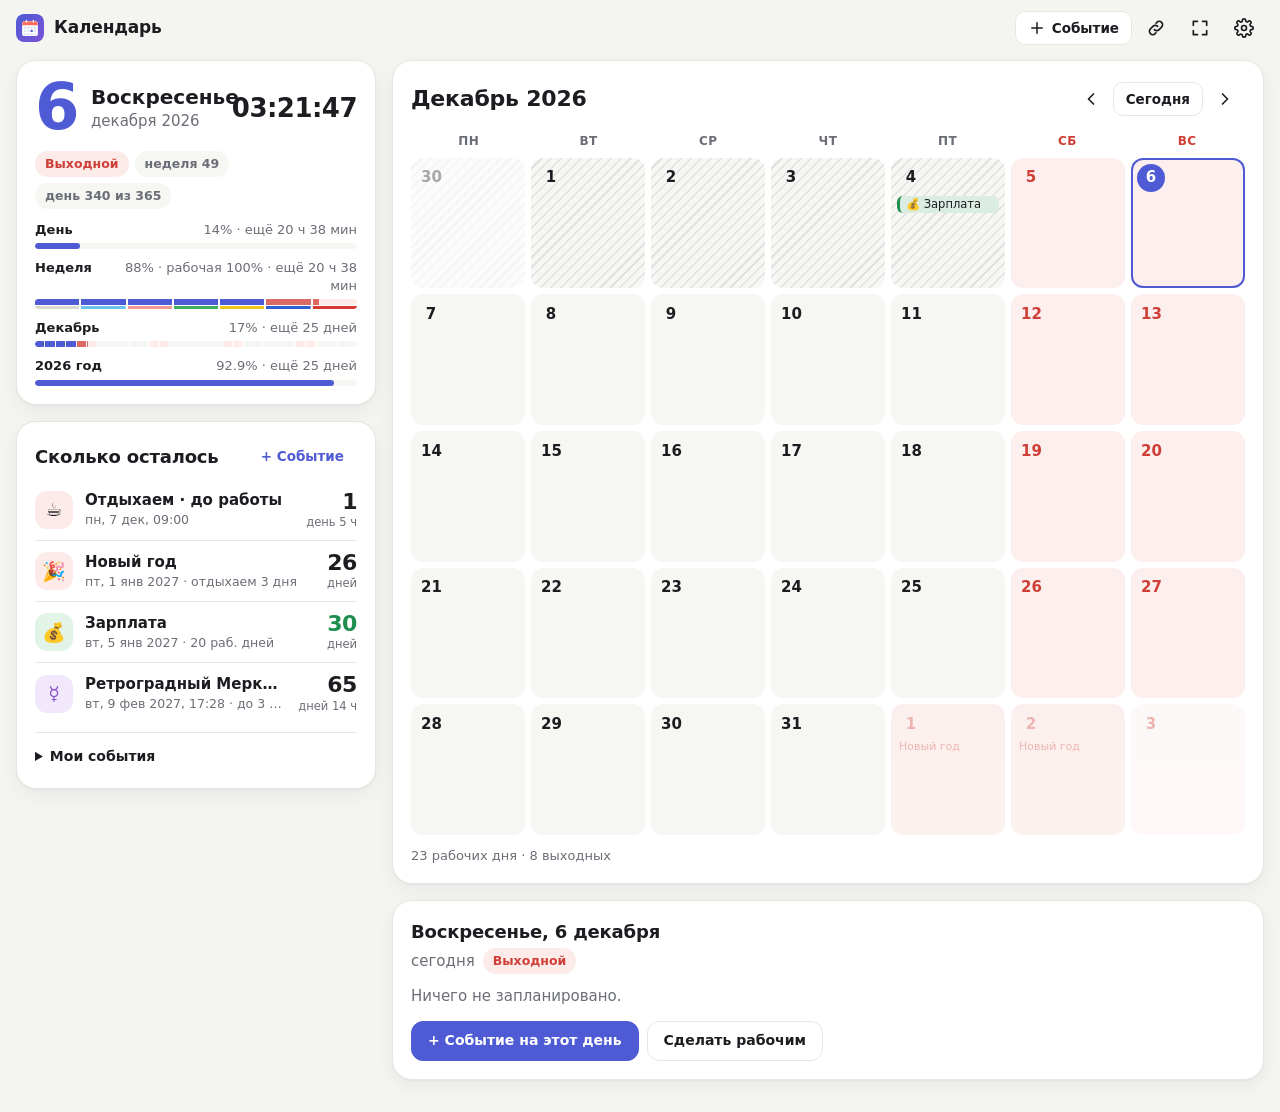
==== commit ea38bfc7: "Прототип: общие календари со своим ключом шифрования, приглашения ссылкой - в личном состоянии списо" ====
--- a/index.html
+++ b/index.html
@@ -93,6 +93,7 @@
         <label class="fld"><span>Дата</span><input type="date" name="date" required></label>
         <label class="fld"><span>Время <em>необязательно</em></span><input type="hidden" name="time"><button type="button" class="time-field" id="evTimeBtn"></button></label>
       </div>
+      <label class="fld" id="evCalFld" hidden><span>Календарь</span><select name="cal" id="evCal"></select></label>
       <label class="fld"><span>Повтор</span>
         <select name="repeat">
           <option value="none">Не повторять</option>
--- a/css/app.css
+++ b/css/app.css
@@ -615,8 +615,6 @@
   .top-actions { gap: 2px; }
   .topbar .brand span { font-size: 16px; }
 
-  .today-tags { flex-wrap: nowrap; overflow: hidden; }
-  .chip-doy { display: none; }
   .today:not(.expanded) .bar[data-bar="month"], .today:not(.expanded) .bar[data-bar="year"] { display: none; }
   .today-more {
     display: block; margin: 8px auto -6px; padding: 4px 10px; border: 0; background: none;
@@ -646,3 +644,41 @@
 
   .c-merc { display: none; }
 }
+
+/* small analog clock in the Today card: phones, portrait and landscape (no big clock there) */
+@media (max-width: 599px), (orientation: landscape) and (max-height: 520px) {
+  .today-tags { flex-wrap: nowrap; align-items: center; }
+  .chip-doy { display: none; }
+  .today-tags .mclock {
+    display: block; flex: none; margin: -12px 2px -6px auto; width: 64px; height: 64px; padding: 0;
+    border: 0; background: none; cursor: pointer; border-radius: 50%; -webkit-tap-highlight-color: transparent;
+  }
+  .mclock svg { display: block; width: 100%; height: 100%; overflow: visible; }
+  .mclock:focus-visible { outline: 2px solid var(--accent); outline-offset: 2px; }
+}
+.mclock { display: none; }
+.mc-face { fill: var(--card2); stroke: var(--line); stroke-width: 3; }
+#mcSky path { fill: none; stroke-width: 15; stroke-linecap: butt; }
+#mcSky .sky-day { stroke: var(--sky-day); }
+#mcSky .sky-twilight { stroke: var(--sky-tw); }
+#mcSky .sky-night { stroke: var(--sky-night); }
+.mc-ticks line { stroke: var(--text); stroke-linecap: round; }
+.mc-ticks .h { stroke-width: 4; stroke-opacity: .45; }
+.mc-ticks .q { stroke-width: 7; stroke-opacity: .85; }
+.mc-arc path { fill: none; stroke-width: 9; stroke-linecap: round; }
+.mc-arc .bc-track { stroke: var(--accent); stroke-opacity: .18; }
+.mc-arc .bc-done { stroke: var(--accent); }
+.mc-arc.off .bc-track { stroke: var(--off); stroke-opacity: .22; }
+.mc-12 { fill: var(--text); stroke: none; font-size: 34px; font-weight: 750; text-anchor: middle; dominant-baseline: central; }
+
+/* ---------- Shared calendars (settings) ---------- */
+.cal-row { border: 1px solid var(--line); border-radius: 14px; padding: 10px 12px; margin: 8px 0; }
+.cal-top { display: flex; align-items: center; gap: 8px; }
+.cal-dot { flex: none; width: 14px; height: 14px; border-radius: 50%; background: var(--c); }
+.cal-name { flex: 1; min-width: 0; font: inherit; font-weight: 650; border: 1px solid transparent; border-radius: 8px; padding: 4px 6px; background: none; color: inherit; }
+.cal-name:hover, .cal-name:focus { border-color: var(--line); background: var(--card2); }
+.cal-show { flex: none; margin: 0; font-size: 13px; }
+.cal-colors { margin: 6px 0 2px; }
+.cal-meta { margin: 4px 0 6px; }
+.cal-new { margin: 10px 0; }
+.cal-new > summary { cursor: pointer; font-weight: 600; color: var(--accent); }
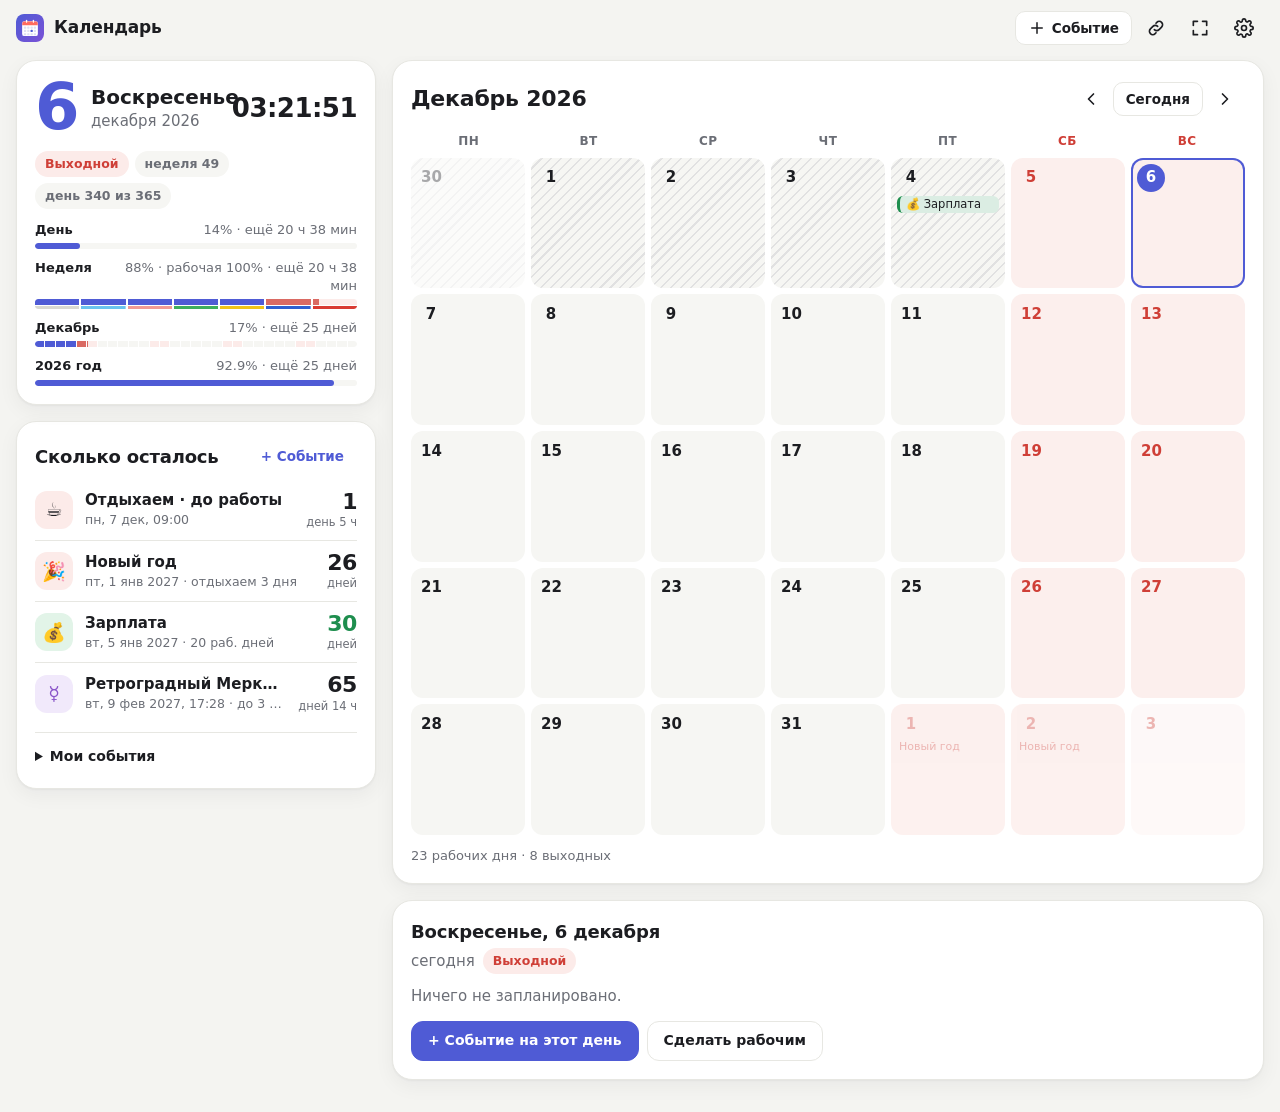
==== commit 437bf800: "Выбор календарей в событии плашками, несколько сразу; предупреждение, что уйдёт другим - плашки «Мой" ====
--- a/index.html
+++ b/index.html
@@ -93,7 +93,10 @@
         <label class="fld"><span>Дата</span><input type="date" name="date" required></label>
         <label class="fld"><span>Время <em>необязательно</em></span><input type="hidden" name="time"><button type="button" class="time-field" id="evTimeBtn"></button></label>
       </div>
-      <label class="fld" id="evCalFld" hidden><span>Календарь</span><select name="cal" id="evCal"></select></label>
+      <div class="fld" id="evCalFld" hidden><span>Календарь <em>можно несколько</em></span>
+        <div class="cal-chips" id="evCals" role="group" aria-label="Календари"></div>
+        <p class="cal-note" id="evCalNote" hidden></p>
+      </div>
       <label class="fld"><span>Повтор</span>
         <select name="repeat">
           <option value="none">Не повторять</option>
@@ -110,7 +113,7 @@
         <button type="button" class="btn ghost danger" id="evDelete">Удалить</button>
         <span class="sp"></span>
         <button type="button" class="btn" data-close>Отмена</button>
-        <button type="submit" class="btn primary">Сохранить</button>
+        <button type="submit" class="btn primary" id="evSave">Сохранить</button>
       </div>
     </form>
   </dialog>
--- a/css/app.css
+++ b/css/app.css
@@ -485,7 +485,8 @@
 
 .colors-row { display: flex; align-items: center; gap: 12px; flex-wrap: wrap; }
 .colors { display: flex; gap: 8px; flex-wrap: wrap; }
-.sw input { position: absolute; opacity: 0; pointer-events: none; }
+.sw { position: relative; }
+.sw input { position: absolute; inset: 0; width: 1px; height: 1px; margin: 0; padding: 0; opacity: 0; pointer-events: none; }
 .sw span { display: block; width: 32px; height: 32px; border-radius: 50%; background: var(--c); cursor: pointer; box-shadow: inset 0 0 0 2px rgba(255, 255, 255, .0); }
 .sw input:checked + span { box-shadow: 0 0 0 2px var(--card), 0 0 0 4px var(--c); }
 .sw input:focus-visible + span { outline: 2px solid var(--accent); outline-offset: 4px; }
@@ -682,3 +683,23 @@
 .cal-meta { margin: 4px 0 6px; }
 .cal-new { margin: 10px 0; }
 .cal-new > summary { cursor: pointer; font-weight: 600; color: var(--accent); }
+
+/* ---------- Calendar chips in the event dialog ---------- */
+.cal-chips { display: flex; flex-wrap: wrap; gap: 8px; }
+.cal-chip {
+  display: inline-flex; align-items: center; gap: 7px; min-height: 38px; padding: 0 14px 0 8px;
+  border: 1.5px solid var(--line); border-radius: 999px; background: var(--card2);
+  font: inherit; font-size: 15px; font-weight: 600; color: var(--text); cursor: pointer;
+}
+.cal-chip i {
+  display: grid; place-items: center; width: 22px; height: 22px; border-radius: 50%;
+  border: 2px solid var(--c); font-style: normal; font-size: 13px; font-weight: 800; color: #fff;
+}
+.cal-chip b { font-size: 13px; opacity: .55; }
+.cal-chip[aria-pressed="true"] { border-color: var(--c); background: color-mix(in srgb, var(--c) 14%, var(--card)); }
+.cal-chip[aria-pressed="true"] i { background: var(--c); }
+.cal-chip:focus-visible { outline: 2px solid var(--accent); outline-offset: 2px; }
+.cal-note {
+  margin: 2px 0 0; padding: 10px 12px; border-radius: 12px; font-size: 13.5px; line-height: 1.4;
+  background: color-mix(in srgb, #f0a020 16%, var(--card)); border: 1px solid color-mix(in srgb, #f0a020 45%, var(--card));
+}
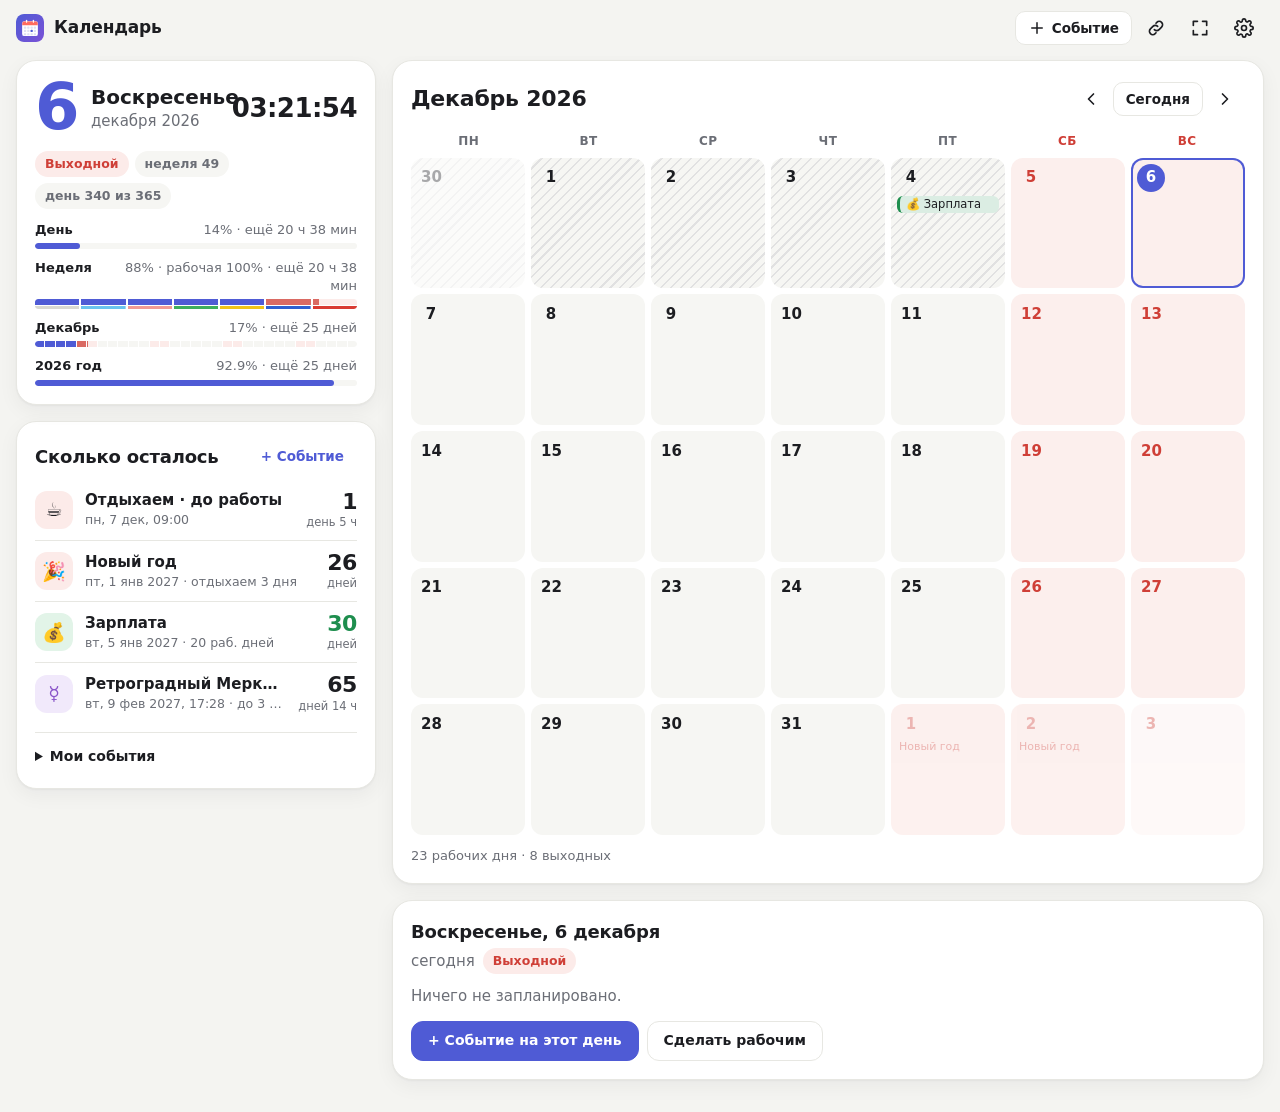
==== commit 41bc721b: "Ссылка переноса: общие календари только по галочке, с выбором плашками - по умолчанию в ссылке нет к" ====
--- a/index.html
+++ b/index.html
@@ -126,6 +126,11 @@
     <div class="dlg-body">
       <h2 id="shareTitle">Перенести на другое устройство</h2>
       <p class="muted" id="shareDesc">Откройте эту ссылку на телефоне или другом компьютере — события и настройки применятся там. Можно отсканировать QR-код камерой.</p>
+      <div class="share-opts" id="shareOpts" hidden>
+        <label class="chk"><input type="checkbox" id="shareCals"> Перенести также общие календари</label>
+        <div class="cal-chips" id="shareCalChips" role="group" aria-label="Какие общие календари перенести" hidden></div>
+        <p class="cal-note" id="shareCalNote" hidden></p>
+      </div>
       <div class="qr" id="qr"></div>
       <div class="linkrow">
         <input id="shareLink" readonly aria-label="Ссылка">
@@ -144,7 +149,7 @@
     <div class="dlg-body">
       <h2>Применить данные из ссылки?</h2>
       <p id="impSummary"></p>
-      <p class="muted small"><b>Объединить</b> — добавит и обновит события из ссылки, ваши остальные останутся.<br><b>Заменить</b> — сделает всё точно как в ссылке.</p>
+      <p class="muted small"><b>Объединить</b> — добавит и обновит события из ссылки, ваши остальные останутся.<br><b>Заменить</b> — сделает всё точно как в ссылке; общие календари этого устройства останутся.</p>
       <div class="dlg-actions">
         <button class="btn" data-close>Отмена</button>
         <span class="sp"></span>
--- a/css/app.css
+++ b/css/app.css
@@ -703,3 +703,6 @@
   margin: 2px 0 0; padding: 10px 12px; border-radius: 12px; font-size: 13.5px; line-height: 1.4;
   background: color-mix(in srgb, #f0a020 16%, var(--card)); border: 1px solid color-mix(in srgb, #f0a020 45%, var(--card));
 }
+
+.share-opts { display: grid; gap: 10px; }
+.share-opts .chk { margin: 0; }
